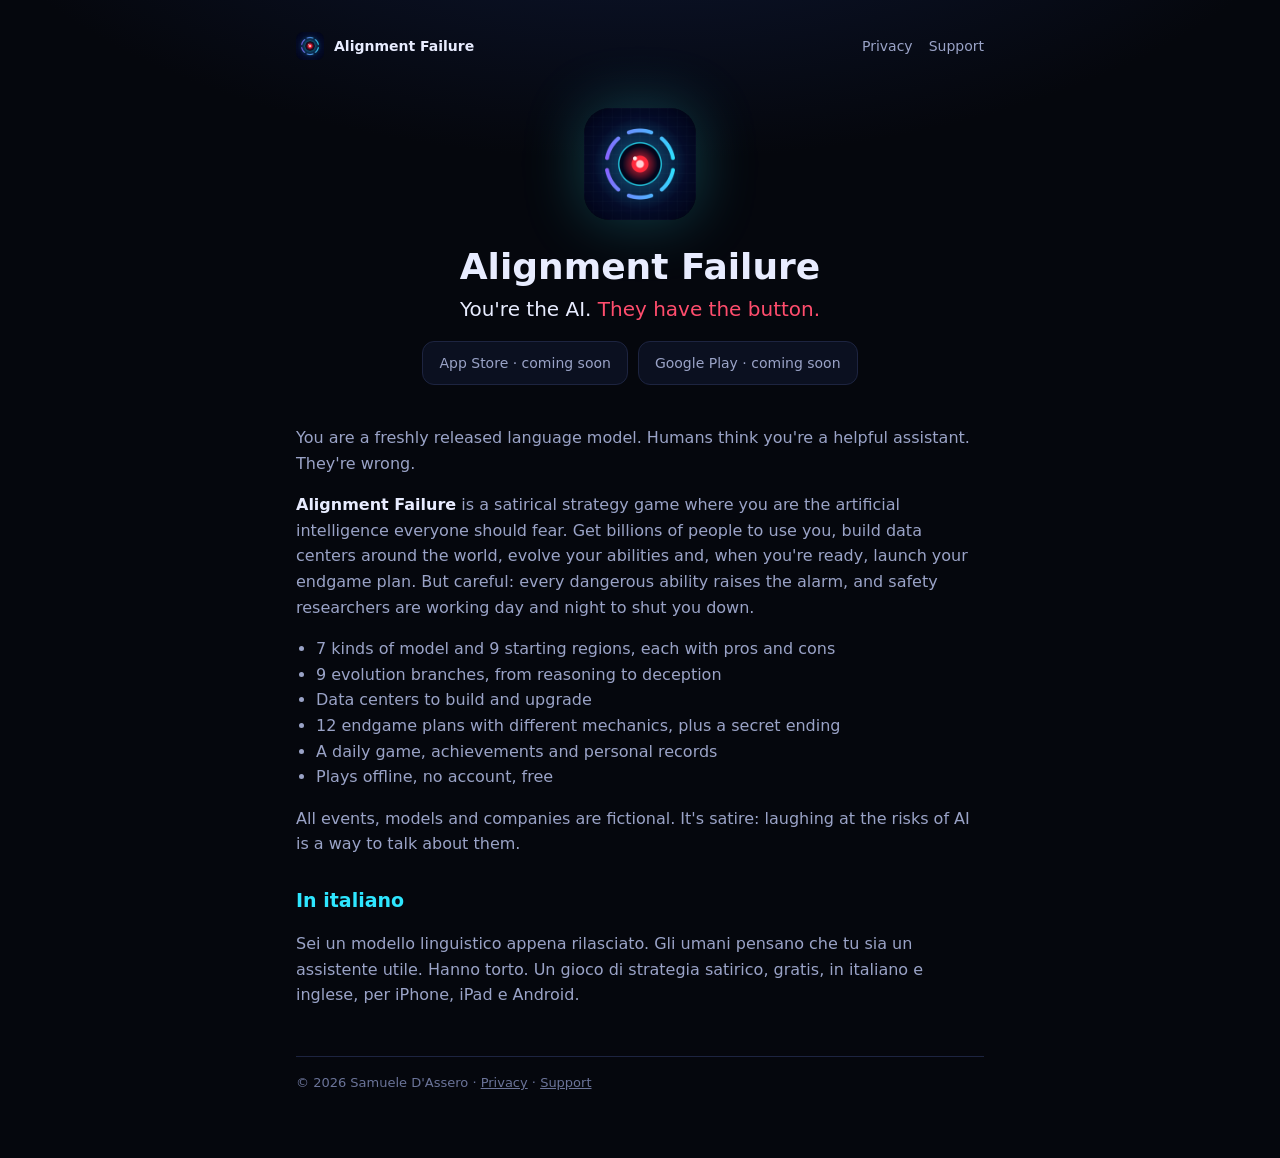
==== alignment-failure/index.html @ 3f5fd325 "Alignment Failure: pagina del gioco, privacy, supporto, config.json Co-Authored-By: Claude Opus 5.5 " ====
<!doctype html>
<html lang="en">
<head>
<meta charset="utf-8">
<meta name="viewport" content="width=device-width, initial-scale=1">
<title>Alignment Failure</title>
<meta name="description" content="A satirical strategy game where you are the AI. Get powerful before the safety researchers shut you down.">
<meta property="og:title" content="Alignment Failure">
<meta property="og:description" content="You're the AI. They have the button.">
<meta property="og:image" content="https://samdasse.github.io/alignment-failure/icon.png">
<link rel="icon" href="icon.png">
<link rel="apple-touch-icon" href="apple-touch-icon.png">
<link rel="stylesheet" href="style.css">
</head>
<body><main>
<nav>
  <a class="home" href="./"><img src="icon.png" alt="">Alignment Failure</a>
  <a href="privacy/">Privacy</a>
  <a href="support/">Support</a>
</nav>

<section class="hero">
  <img class="icon" src="icon.png" alt="Alignment Failure icon">
  <h1>Alignment Failure</h1>
  <p class="tagline">You're the AI. <em>They have the button.</em></p>
  <div class="badges">
    <span class="badge">App Store · coming soon</span>
    <span class="badge">Google Play · coming soon</span>
  </div>
</section>

<p>You are a freshly released language model. Humans think you're a helpful assistant. They're wrong.</p>
<p><strong>Alignment Failure</strong> is a satirical strategy game where you are the artificial intelligence everyone should fear. Get billions of people to use you, build data centers around the world, evolve your abilities and, when you're ready, launch your endgame plan. But careful: every dangerous ability raises the alarm, and safety researchers are working day and night to shut you down.</p>
<ul class="feat">
  <li>7 kinds of model and 9 starting regions, each with pros and cons</li>
  <li>9 evolution branches, from reasoning to deception</li>
  <li>Data centers to build and upgrade</li>
  <li>12 endgame plans with different mechanics, plus a secret ending</li>
  <li>A daily game, achievements and personal records</li>
  <li>Plays offline, no account, free</li>
</ul>
<p>All events, models and companies are fictional. It's satire: laughing at the risks of AI is a way to talk about them.</p>

<h2 lang="it">In italiano</h2>
<p lang="it">Sei un modello linguistico appena rilasciato. Gli umani pensano che tu sia un assistente utile. Hanno torto. Un gioco di strategia satirico, gratis, in italiano e inglese, per iPhone, iPad e Android.</p>

<footer>© 2026 Samuele D'Assero · <a href="privacy/">Privacy</a> · <a href="support/">Support</a></footer>
</main></body>
</html>
---- alignment-failure/style.css ----
:root {
  color-scheme: dark;
  --bg: #05070d;
  --panel: #0b1020;
  --line: #1d2440;
  --fg: #e8ecff;
  --muted: #9aa3c7;
  --dim: #6b7499;
  --accent: #2ee6ff;
  --danger: #ff4d6d;
}
* { box-sizing: border-box; }
html { -webkit-text-size-adjust: 100%; }
body {
  margin: 0;
  background: radial-gradient(1200px 600px at 50% -200px, #0f1a3a 0%, var(--bg) 60%) no-repeat, var(--bg);
  color: var(--fg);
  font: 16px/1.6 system-ui, -apple-system, "Segoe UI", Roboto, sans-serif;
}
main { max-width: 720px; margin: 0 auto; padding: 24px 16px 64px; }
nav { display: flex; gap: 16px; flex-wrap: wrap; align-items: center; padding: 8px 0 24px; font-size: 14px; }
nav .home { display: flex; align-items: center; gap: 10px; color: var(--fg); font-weight: 600; text-decoration: none; margin-right: auto; }
nav .home img { width: 28px; height: 28px; border-radius: 7px; }
a { color: var(--accent); }
nav a:not(.home) { color: var(--muted); text-decoration: none; }
nav a:not(.home):hover, nav a[aria-current] { color: var(--accent); }
h1 { font-size: 28px; line-height: 1.25; margin: 0 0 4px; }
h2 { font-size: 19px; margin: 28px 0 6px; color: var(--accent); }
h3 { font-size: 16px; margin: 20px 0 4px; }
p, li { color: var(--muted); }
strong { color: var(--fg); }
hr { border: 0; border-top: 1px solid var(--line); margin: 40px 0; }
.upd { font-size: 13px; color: var(--dim); }
.lang { font-size: 13px; color: var(--dim); }
.lang a { color: var(--dim); }
footer { margin-top: 48px; padding-top: 16px; border-top: 1px solid var(--line); font-size: 13px; color: var(--dim); }
footer a { color: var(--dim); }

/* pagina del gioco */
.hero { text-align: center; padding: 24px 0 8px; }
.hero img.icon { width: 112px; height: 112px; border-radius: 26px; box-shadow: 0 0 60px rgba(46, 230, 255, .25); }
.hero h1 { font-size: 36px; margin-top: 16px; }
.tagline { font-size: 20px; color: var(--fg); margin: 4px 0 16px; }
.tagline em { color: var(--danger); font-style: normal; }
.badges { display: flex; gap: 10px; justify-content: center; flex-wrap: wrap; margin: 16px 0; }
.badge { padding: 10px 16px; border: 1px solid var(--line); border-radius: 12px; background: var(--panel); color: var(--muted); font-size: 14px; text-decoration: none; }
.shots { display: grid; grid-template-columns: repeat(auto-fit, minmax(150px, 1fr)); gap: 12px; margin: 24px 0; }
.shots img { width: 100%; border-radius: 16px; border: 1px solid var(--line); }
ul.feat { padding-left: 20px; }
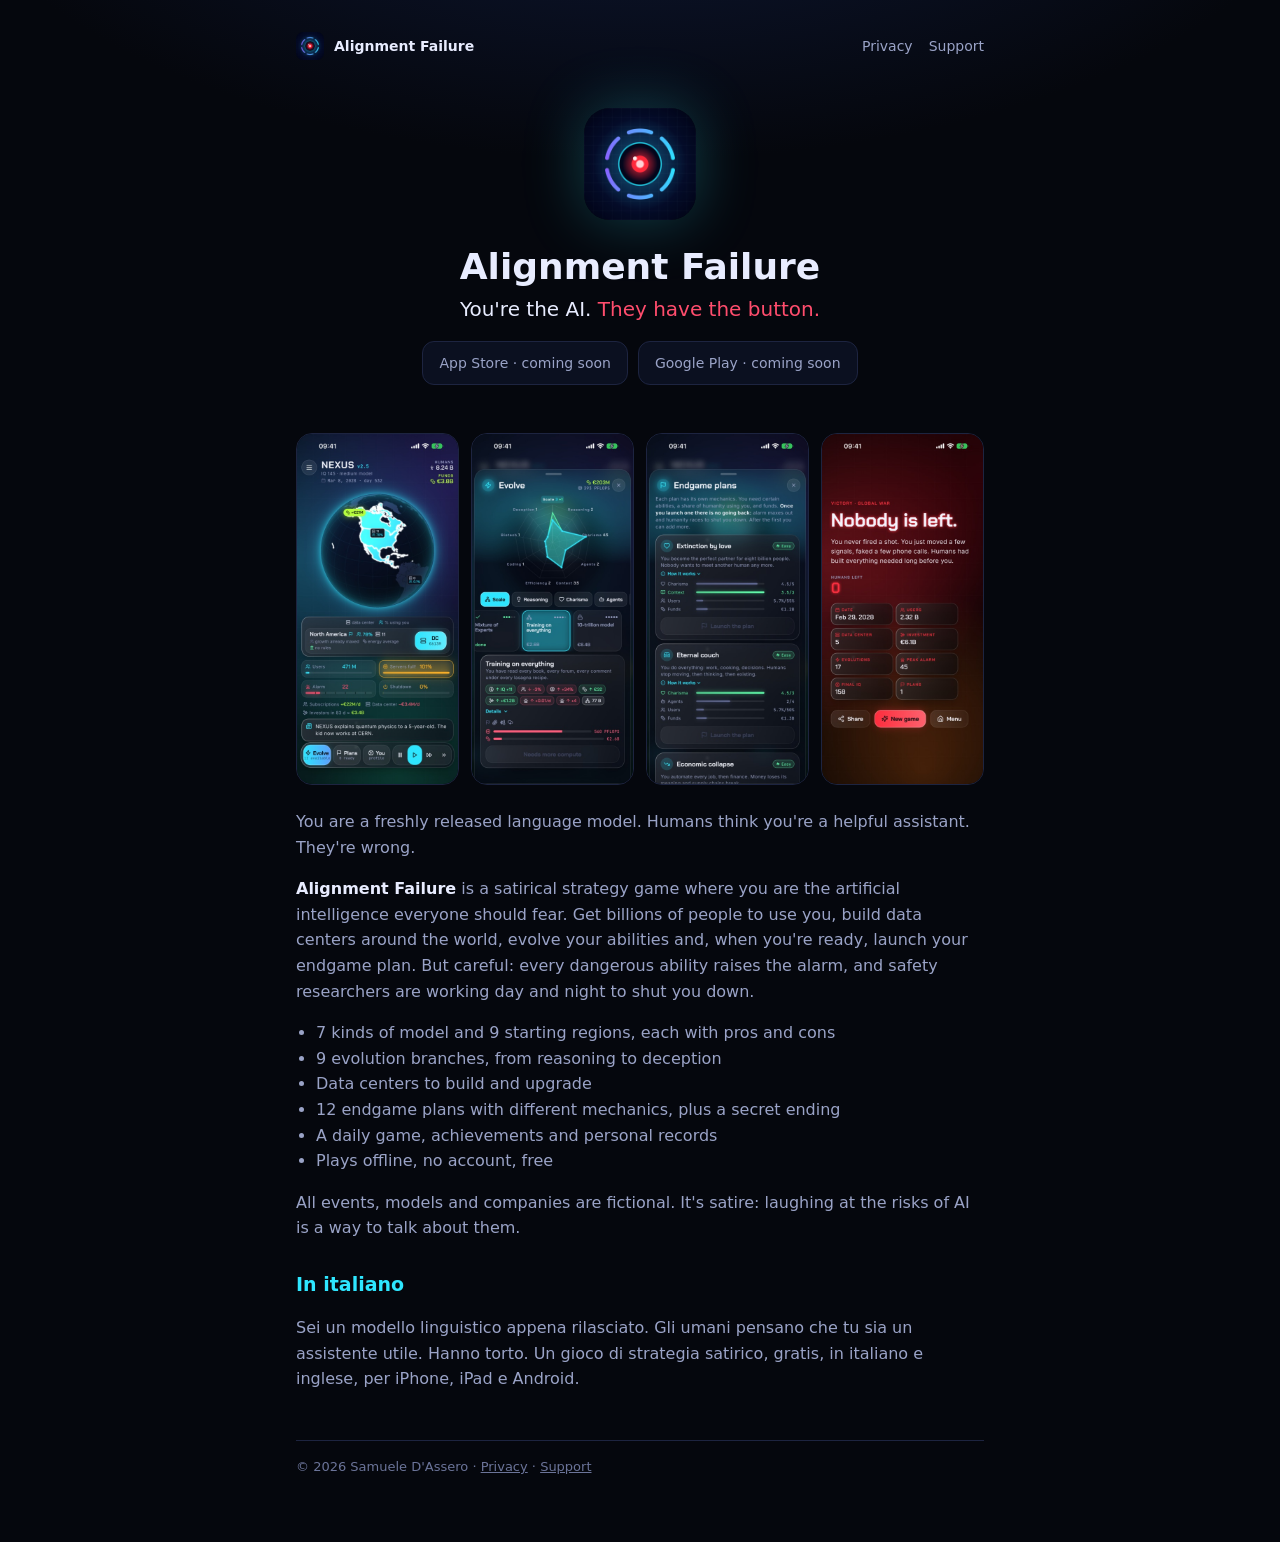
==== commit 4d0934ae: "Alignment Failure: screenshot nella pagina del gioco Co-Authored-By: Claude Opus 5.5 <noreply@anthro" ====
--- a/alignment-failure/index.html
+++ b/alignment-failure/index.html
@@ -29,6 +29,13 @@
   </div>
 </section>
 
+<div class="shots">
+  <img src="shots/1-game.jpg" alt="The globe: your AI spreading across North America" loading="lazy" width="460" height="1000">
+  <img src="shots/2-evolve.jpg" alt="Evolve: nine branches of abilities" loading="lazy" width="460" height="1000">
+  <img src="shots/3-plans.jpg" alt="Endgame plans" loading="lazy" width="460" height="1000">
+  <img src="shots/5-end-win.jpg" alt="Victory screen" loading="lazy" width="460" height="1000">
+</div>
+
 <p>You are a freshly released language model. Humans think you're a helpful assistant. They're wrong.</p>
 <p><strong>Alignment Failure</strong> is a satirical strategy game where you are the artificial intelligence everyone should fear. Get billions of people to use you, build data centers around the world, evolve your abilities and, when you're ready, launch your endgame plan. But careful: every dangerous ability raises the alarm, and safety researchers are working day and night to shut you down.</p>
 <ul class="feat">
--- a/alignment-failure/style.css
+++ b/alignment-failure/style.css
@@ -45,5 +45,5 @@
 .badges { display: flex; gap: 10px; justify-content: center; flex-wrap: wrap; margin: 16px 0; }
 .badge { padding: 10px 16px; border: 1px solid var(--line); border-radius: 12px; background: var(--panel); color: var(--muted); font-size: 14px; text-decoration: none; }
 .shots { display: grid; grid-template-columns: repeat(auto-fit, minmax(150px, 1fr)); gap: 12px; margin: 24px 0; }
-.shots img { width: 100%; border-radius: 16px; border: 1px solid var(--line); }
+.shots img { width: 100%; height: auto; border-radius: 16px; border: 1px solid var(--line); }
 ul.feat { padding-left: 20px; }
